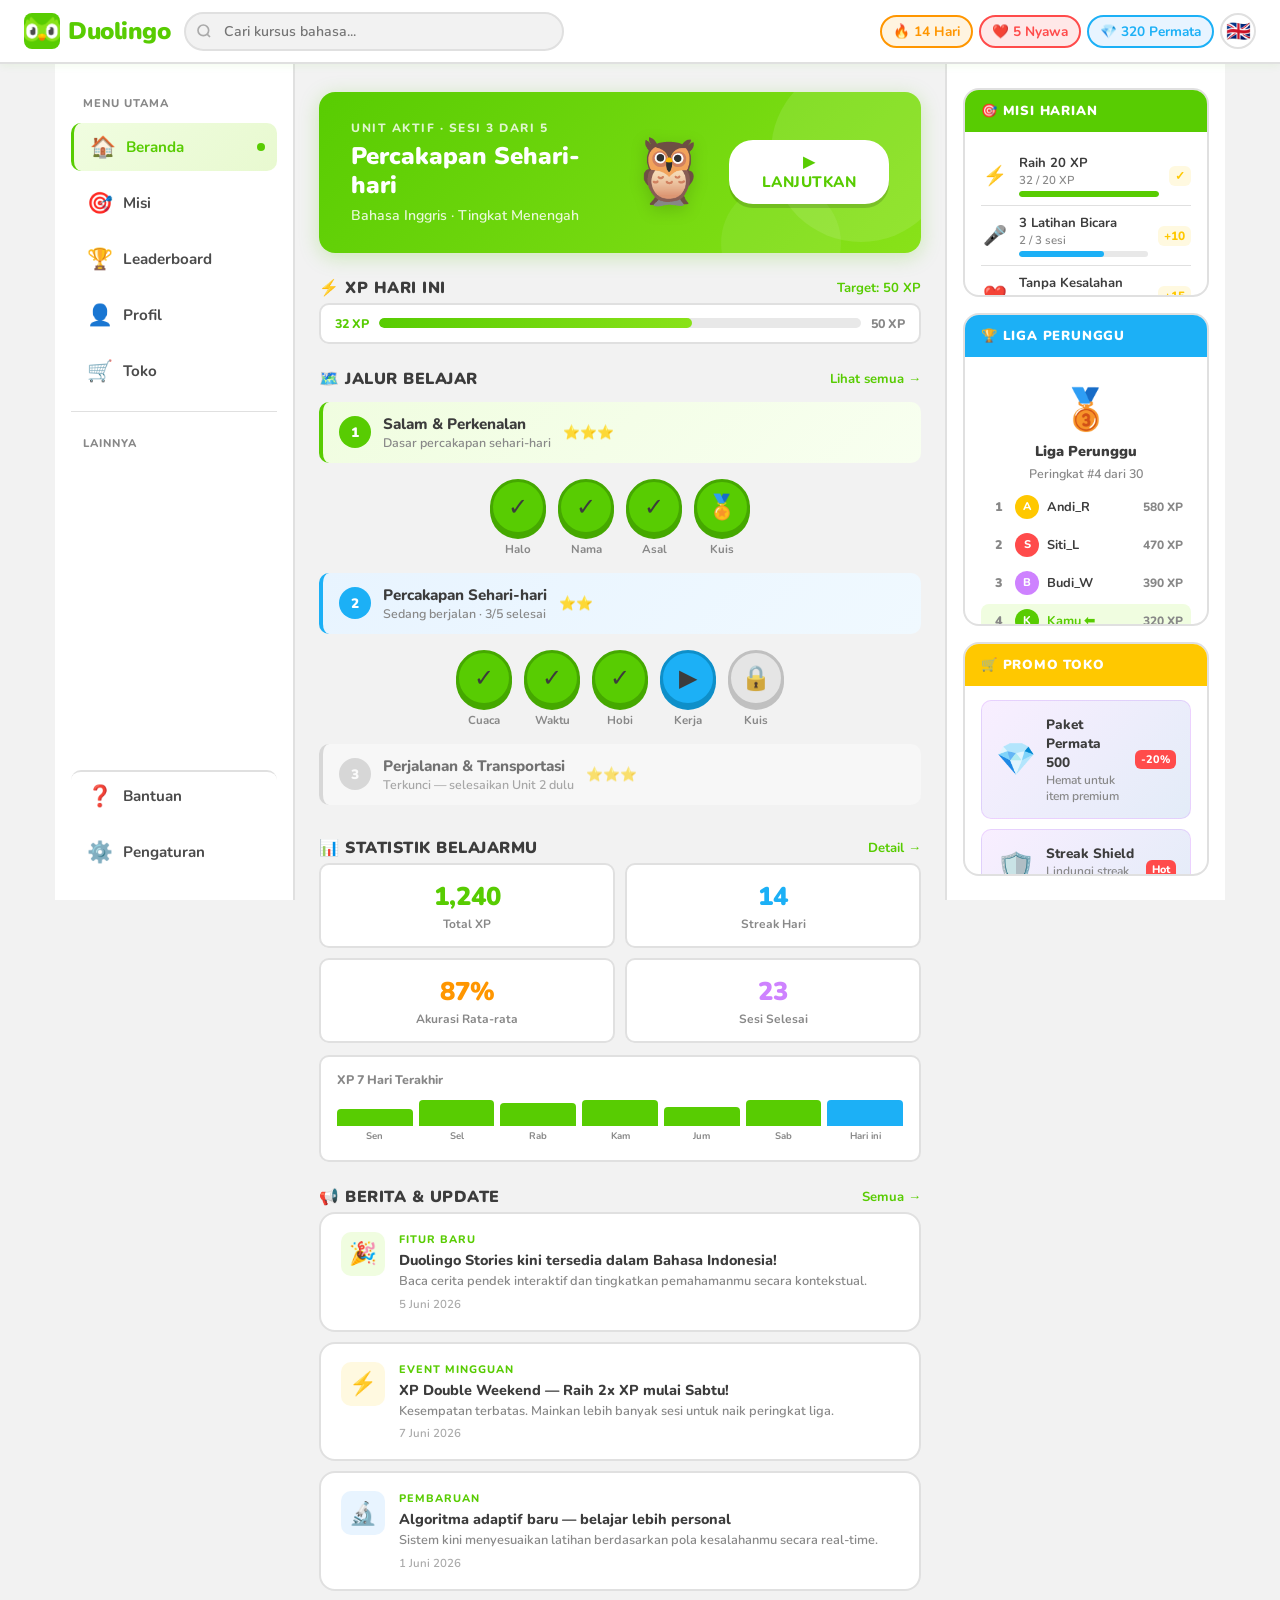
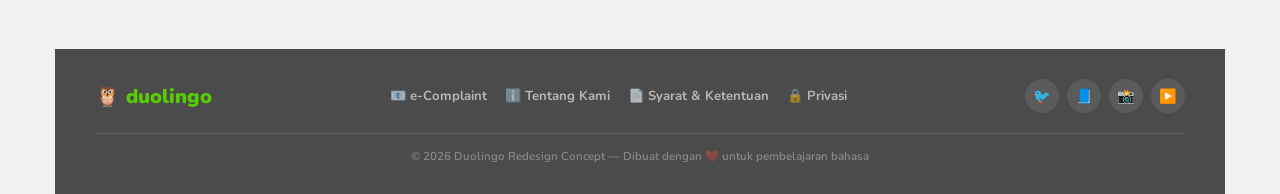
==== dashboard.html @ 9dff3faa "First Commit" ====
<!DOCTYPE html>
<html lang="id">
<head>
<meta charset="UTF-8">
<meta name="viewport" content="width=device-width, initial-scale=1.0">
<title>Duolingo Dashboard</title>
<link href="https://fonts.googleapis.com/css2?family=Nunito:wght@400;600;700;800;900&display=swap" rel="stylesheet">
<link rel="stylesheet" href="style.css">
<style>
/* ===== DASHBOARD LAYOUT (3-col) ===== */
.layout {
  display: grid;
  grid-template-columns: var(--sidebar) 1fr 280px;
  grid-template-rows: 1fr auto;
  grid-template-areas: "sidebar main right" "footer footer footer";
  margin-top: var(--hh);
  min-height: calc(100vh - var(--hh));
  max-width: 1170px;
  margin-left: auto; margin-right: auto;
}

/* Left sidebar */
.sidebar-left {
  grid-area: sidebar;
  position: sticky; top: var(--hh);
  height: calc(100vh - var(--hh));
  padding: 24px 16px;
  display: flex; flex-direction: column; gap: 8px;
  overflow-y: auto;
  border-right: 2px solid var(--border);
  background: var(--snow);
}
/* Reuse sidenav nav-item styles but scoped to sidebar-left */
.sidebar-left .nav-item {
  display: flex; align-items: center; gap: 12px;
  padding: 10px 16px; border-radius: var(--rs);
  font-weight: 700; font-size: .95rem; color: var(--eel);
  cursor: pointer; position: relative;
  transition: background .15s, color .15s, transform .15s;
}
.sidebar-left .nav-item:hover { background:#f0fde0; color:var(--green); transform:translateX(3px); }
.sidebar-left .nav-item.active {
  background: linear-gradient(135deg,#f0fde0,#e8f9d0);
  color: var(--green); border-left: 3px solid var(--green);
}
.sidebar-left .nav-item.active::after {
  content:''; position:absolute; right:12px;
  width:8px; height:8px; background:var(--green); border-radius:50%;
}
.nav-section-label {
  font-size:.7rem; font-weight:800; color:var(--muted);
  text-transform:uppercase; letter-spacing:1px; padding:8px 12px 4px;
}
.nav-icon { font-size:1.3rem; width:24px; text-align:center; }
.sidebar-footer { margin-top:auto; padding-top:16px; border-top:2px solid var(--border); }

/* Main */
main { grid-area: main; padding: 28px 24px; display:flex; flex-direction:column; gap:24px; }

/* Right sidebar */
.sidebar-right {
  grid-area: right;
  position: sticky; top: var(--hh);
  height: calc(100vh - var(--hh));
  padding: 24px 16px;
  display: flex; flex-direction: column; gap: 16px;
  overflow-y: auto;
  border-left: 2px solid var(--border);
  background: var(--snow);
}

/* Unit banner */
.unit-banner {
  background: linear-gradient(135deg, var(--green) 0%, var(--green-lt) 100%);
  border-radius: var(--r); padding: 28px 32px;
  display: flex; align-items: center; justify-content: space-between; gap: 20px;
  box-shadow: 0 4px 20px rgba(88,204,2,.25);
  position: relative; overflow: hidden;
  animation: fadeDown .5s ease-out;
}
.unit-banner::before {
  content:''; position:absolute; top:-30px; right:-30px;
  width:180px; height:180px; background:rgba(255,255,255,.1); border-radius:50%;
}
.unit-banner::after {
  content:''; position:absolute; bottom:-50px; right:80px;
  width:120px; height:120px; background:rgba(255,255,255,.07); border-radius:50%;
}
.banner-label { font-size:.75rem; font-weight:800; color:rgba(255,255,255,.8); text-transform:uppercase; letter-spacing:1.5px; margin-bottom:6px; }
.banner-title { font-size:1.5rem; font-weight:900; color:white; margin-bottom:6px; line-height:1.2; }
.banner-subtitle { font-size:.88rem; color:rgba(255,255,255,.85); font-weight:600; }
.banner-owl { font-size:4rem; z-index:1; animation:float 3s ease-in-out infinite; filter:drop-shadow(0 4px 8px rgba(0,0,0,.15)); }
.banner-text, .unit-banner .btn-primary { z-index:1; }

/* XP Bar */
.xp-bar-wrap {
  display:flex; align-items:center; gap:10px;
  padding:10px 14px; background:var(--card);
  border-radius:var(--rs); border:2px solid var(--border);
}
.xp-label { font-size:.78rem; font-weight:800; color:var(--green); flex-shrink:0; }
.xp-track { flex:1; height:10px; background:#e8e8e8; border-radius:5px; overflow:hidden; }
.xp-fill {
  height:100%; background:linear-gradient(90deg,var(--green),var(--green-lt));
  border-radius:5px; width:65%;
  animation: growBar 1s ease-out .3s both;
}
.xp-val { font-size:.78rem; font-weight:800; color:var(--muted); flex-shrink:0; }

/* Learning path */
.learning-path { display:flex; flex-direction:column; align-items:center; gap:12px; padding:8px 0; }
.path-unit { width:100%; display:flex; flex-direction:column; gap:12px; }
.path-unit-header {
  display:flex; align-items:center; gap:12px; padding:12px 16px;
  background:linear-gradient(135deg,#f0fde0,#f8fff0);
  border-radius:var(--rs); border-left:4px solid var(--green);
}
.unit-num {
  width:32px; height:32px; background:var(--green); color:white;
  border-radius:50%; display:flex; align-items:center; justify-content:center;
  font-weight:900; font-size:.85rem; flex-shrink:0;
}
.unit-name { font-weight:800; font-size:.95rem; }
.unit-desc { font-size:.78rem; color:var(--muted); font-weight:600; }
.unit-stars { color:var(--bee); font-size:.85rem; }
.lessons-row { display:flex; flex-wrap:wrap; gap:12px; padding:4px 8px; justify-content:center; }
.lesson-node { display:flex; flex-direction:column; align-items:center; gap:6px; cursor:pointer; }
.lesson-circle {
  width:56px; height:56px; border-radius:50%;
  display:flex; align-items:center; justify-content:center;
  font-size:1.5rem; position:relative;
  transition:transform .15s, box-shadow .15s;
  border:3px solid transparent;
}
.lesson-circle:hover { transform:scale(1.1); }
.lesson-done   { background:var(--green);  box-shadow:0 4px 0 #45a800; border-color:#45a800; }
.lesson-active { background:var(--blue);   box-shadow:0 4px 0 #0e8fc9; border-color:#0e8fc9; animation:pulse 2s ease-in-out infinite; }
.lesson-locked { background:#e5e5e5; box-shadow:0 4px 0 #c0c0c0; border-color:#c0c0c0; filter:grayscale(.3); }
.lesson-label  { font-size:.72rem; font-weight:700; color:var(--muted); text-align:center; max-width:60px; }

/* Stats grid */
.stats-grid { display:grid; grid-template-columns:1fr 1fr; gap:10px; }
.stat-card {
  background:var(--card); border:2px solid var(--border); border-radius:var(--rs);
  padding:14px 12px; text-align:center; transition:transform .15s; cursor:default;
}
.stat-card:hover { transform:translateY(-2px); box-shadow:var(--shadow); }
.stat-big { font-size:1.6rem; font-weight:900; }
.stat-small { font-size:.75rem; color:var(--muted); font-weight:700; margin-top:2px; }
.stat-card.green .stat-big { color:var(--green); }
.stat-card.blue  .stat-big { color:var(--blue); }
.stat-card.orange .stat-big { color:var(--fox); }
.stat-card.purple .stat-big { color:var(--beetle); }

/* Mini bar chart */
.mini-chart { display:flex; align-items:flex-end; gap:6px; height:50px; padding:4px 0; }
.bar-col { flex:1; display:flex; flex-direction:column; align-items:center; gap:3px; height:100%; justify-content:flex-end; }
.bar-fill { width:100%; border-radius:4px 4px 0 0; background:var(--green); transition:height 1s ease-out; min-height:4px; }
.bar-fill.today { background:var(--blue); }
.bar-label { font-size:.6rem; color:var(--muted); font-weight:700; }

/* News card */
.news-card {
  background:var(--card); border-radius:var(--r); padding:18px 20px;
  border:2px solid var(--border); display:flex; align-items:flex-start; gap:14px;
  transition:transform .15s, box-shadow .15s; animation:fadeUp .4s ease-out both;
}
.news-card:hover { transform:translateY(-2px); box-shadow:var(--shadow); }
.news-icon { width:44px; height:44px; border-radius:var(--rs); display:flex; align-items:center; justify-content:center; font-size:1.4rem; flex-shrink:0; }
.news-icon.green  { background:#f0fde0; }
.news-icon.blue   { background:#e8f4ff; }
.news-icon.yellow { background:#fff9e0; }
.news-tag  { font-size:.68rem; font-weight:800; text-transform:uppercase; letter-spacing:1px; color:var(--green); margin-bottom:3px; }
.news-title { font-size:.9rem; font-weight:800; margin-bottom:3px; }
.news-desc  { font-size:.8rem; color:var(--muted); font-weight:600; line-height:1.4; }
.news-date  { font-size:.72rem; color:#aaa; font-weight:600; margin-top:5px; }

/* Mission items */
.mission-item { display:flex; align-items:center; gap:10px; padding:8px 0; border-bottom:1px solid var(--border); }
.mission-item:last-child { border-bottom:none; }
.mission-icon { font-size:1.2rem; width:28px; text-align:center; }
.mission-info { flex:1; }
.mission-name { font-size:.82rem; font-weight:700; }
.mission-progress { font-size:.72rem; color:var(--muted); font-weight:600; }
.mission-bar { height:6px; background:#e8e8e8; border-radius:3px; overflow:hidden; margin-top:3px; }
.mission-fill { height:100%; border-radius:3px; }
.mission-xp { font-size:.75rem; font-weight:800; color:var(--bee); padding:2px 6px; background:#fff9e0; border-radius:6px; }

/* League widget */
.league-badge { display:flex; flex-direction:column; align-items:center; padding:12px 0 8px; gap:4px; }
.league-icon { font-size:2.5rem; }
.league-name { font-weight:900; font-size:.9rem; }
.league-rank { font-size:.78rem; color:var(--muted); font-weight:600; }
.leaderboard-mini { display:flex; flex-direction:column; gap:4px; }
.lb-row-mini {
  display:flex; align-items:center; gap:8px; padding:5px 8px;
  border-radius:8px; font-size:.8rem; font-weight:700; transition:background .15s;
}
.lb-row-mini:hover { background:var(--bg); }
.lb-row-mini.me { background:#f0fde0; color:var(--green); }
.lb-row-mini .lb-rank { width:18px; font-size:.78rem; }
.lb-av-sm {
  width:24px; height:24px; border-radius:50%;
  display:flex; align-items:center; justify-content:center;
  font-size:.7rem; font-weight:800; color:white; flex-shrink:0;
}
.lb-row-mini .lb-xp { font-size:.75rem; color:var(--muted); margin-left:auto; }

/* Store promo */
.promo-card {
  background:linear-gradient(135deg,#ce82ff22,#2b70c922);
  border-radius:var(--rs); padding:14px;
  display:flex; align-items:center; gap:10px;
  cursor:pointer; transition:transform .15s;
  border:1px solid #ce82ff44;
}
.promo-card:hover { transform:scale(1.02); }
.promo-icon { font-size:2rem; }
.promo-title { font-size:.85rem; font-weight:800; }
.promo-desc { font-size:.75rem; color:var(--muted); font-weight:600; }
.promo-badge { background:var(--red); color:white; font-size:.68rem; font-weight:800; padding:2px 6px; border-radius:6px; }

/* Responsive overrides */
@media (max-width: 1024px) {
  .layout { grid-template-columns: 72px 1fr 240px; }
  .sidebar-left .nav-item span:not(.nav-icon) { display:none; }
  .sidebar-left .nav-item { justify-content:center; padding:12px 8px; }
  .sidebar-left .nav-item.active::after { display:none; }
  .nav-section-label { display:none; }
  .nav-icon { width:auto; font-size:1.4rem; }
}
@media (max-width: 768px) {
  .layout { grid-template-columns:1fr; grid-template-areas:"main" "footer"; }
  .sidebar-left, .sidebar-right { display:none; }
  .sidebar-left.open {
    display:flex; position:fixed; top:var(--hh); left:0;
    width:260px; z-index:99; height:calc(100vh - var(--hh));
    box-shadow:8px 0 24px rgba(0,0,0,.15);
  }
  main { padding:16px; gap:16px; }
  .unit-banner { padding:20px; flex-wrap:wrap; }
  .banner-owl { font-size:3rem; }
  .banner-title { font-size:1.2rem; }
  .lessons-row { gap:8px; }
  .lesson-circle { width:48px; height:48px; font-size:1.2rem; }
}
</style>
</head>
<body>

<header>
  <button class="hamburger" id="hamburgerBtn" aria-label="Menu">
    <span></span><span></span><span></span>
  </button>
  <div class="logo">
    <img class="logo-icon" src="image/logo.png" alt="Duolingo Logo">
    <span>Duolingo</span>
  </div>
  <div class="search-wrap">
    <svg width="16" height="16" viewBox="0 0 24 24" fill="none" stroke="#aaa" stroke-width="2.5">
      <circle cx="11" cy="11" r="8"/><path d="m21 21-4.35-4.35"/>
    </svg>
    <input type="text" placeholder="Cari kursus bahasa...">
  </div>
  <div class="hstats">
    <div class="chip chip-fire">🔥 <span>14</span> <span class="chip-lbl">Hari</span></div>
    <div class="chip chip-heart">❤️ <span>5</span> <span class="chip-lbl">Nyawa</span></div>
    <div class="chip chip-gem">💎 <span>320</span> <span class="chip-lbl">Permata</span></div>
    <div class="flag-btn" title="Bahasa: Inggris">🇬🇧</div>
  </div>
</header>

<div class="sidebar-overlay" id="sidebarOverlay"></div>

<div class="layout">

  <!-- LEFT SIDEBAR -->
  <nav class="sidebar-left" id="sidebarLeft">
    <div class="nav-section-label">Menu Utama</div>
    <div class="nav-item active" onclick="setActive(this)"><span class="nav-icon">🏠</span><span>Beranda</span></div>
    <div class="nav-item" onclick="setActive(this)"><span class="nav-icon">🎯</span><span>Misi</span></div>
    <div class="nav-item" onclick="setActive(this)"><span class="nav-icon">🏆</span><span>Leaderboard</span></div>
    <div class="nav-item" onclick="setActive(this)"><span class="nav-icon">👤</span><span>Profil</span></div>
    <div class="nav-item" onclick="setActive(this)"><span class="nav-icon">🛒</span><span>Toko</span></div>
    <div class="nav-divider"></div>
    <div class="nav-section-label">Lainnya</div>
    <div class="nav-item sidebar-footer" onclick="setActive(this)"><span class="nav-icon">❓</span><span>Bantuan</span></div>
    <div class="nav-item" onclick="setActive(this)"><span class="nav-icon">⚙️</span><span>Pengaturan</span></div>
  </nav>

  <!-- MAIN CONTENT -->
  <main>

    <!-- Unit Banner -->
    <div class="unit-banner">
      <div class="banner-text">
        <div class="banner-label">Unit Aktif · Sesi 3 dari 5</div>
        <div class="banner-title">Percakapan Sehari-hari</div>
        <div class="banner-subtitle">Bahasa Inggris · Tingkat Menengah</div>
      </div>
      <div class="banner-owl">🦉</div>
      <button class="btn-primary">▶ Lanjutkan</button>
    </div>

    <!-- XP Progress -->
    <div>
      <div class="section-header">
        <div class="section-title">⚡ XP Hari Ini</div>
        <div class="section-link">Target: 50 XP</div>
      </div>
      <div class="xp-bar-wrap">
        <span class="xp-label">32 XP</span>
        <div class="xp-track"><div class="xp-fill"></div></div>
        <span class="xp-val">50 XP</span>
      </div>
    </div>

    <!-- Learning Path -->
    <div>
      <div class="section-header">
        <div class="section-title">🗺️ Jalur Belajar</div>
        <div class="section-link">Lihat semua →</div>
      </div>
      <div class="learning-path">

        <!-- Unit 1 (done) -->
        <div class="path-unit">
          <div class="path-unit-header">
            <div class="unit-num">1</div>
            <div class="unit-info">
              <div class="unit-name">Salam & Perkenalan</div>
              <div class="unit-desc">Dasar percakapan sehari-hari</div>
            </div>
            <div class="unit-stars">⭐⭐⭐</div>
          </div>
          <div class="lessons-row">
            <div class="lesson-node"><div class="lesson-circle lesson-done">✓</div><div class="lesson-label">Halo</div></div>
            <div class="lesson-node"><div class="lesson-circle lesson-done">✓</div><div class="lesson-label">Nama</div></div>
            <div class="lesson-node"><div class="lesson-circle lesson-done">✓</div><div class="lesson-label">Asal</div></div>
            <div class="lesson-node"><div class="lesson-circle lesson-done">🏅</div><div class="lesson-label">Kuis</div></div>
          </div>
        </div>

        <!-- Unit 2 (active) -->
        <div class="path-unit">
          <div class="path-unit-header" style="border-color:var(--blue);background:linear-gradient(135deg,#e8f4ff,#f0f9ff)">
            <div class="unit-num" style="background:var(--blue)">2</div>
            <div class="unit-info">
              <div class="unit-name">Percakapan Sehari-hari</div>
              <div class="unit-desc">Sedang berjalan · 3/5 selesai</div>
            </div>
            <div class="unit-stars">⭐⭐</div>
          </div>
          <div class="lessons-row">
            <div class="lesson-node"><div class="lesson-circle lesson-done">✓</div><div class="lesson-label">Cuaca</div></div>
            <div class="lesson-node"><div class="lesson-circle lesson-done">✓</div><div class="lesson-label">Waktu</div></div>
            <div class="lesson-node"><div class="lesson-circle lesson-done">✓</div><div class="lesson-label">Hobi</div></div>
            <div class="lesson-node"><div class="lesson-circle lesson-active">▶</div><div class="lesson-label">Kerja</div></div>
            <div class="lesson-node"><div class="lesson-circle lesson-locked">🔒</div><div class="lesson-label">Kuis</div></div>
          </div>
        </div>

        <!-- Unit 3 (locked) -->
        <div class="path-unit">
          <div class="path-unit-header" style="border-color:#ccc;background:#f9f9f9;opacity:.7">
            <div class="unit-num" style="background:#ccc">3</div>
            <div class="unit-info">
              <div class="unit-name">Perjalanan & Transportasi</div>
              <div class="unit-desc">Terkunci — selesaikan Unit 2 dulu</div>
            </div>
            <div class="unit-stars" style="color:#ccc">⭐⭐⭐</div>
          </div>
        </div>

      </div>
    </div>

    <!-- Stats -->
    <div>
      <div class="section-header">
        <div class="section-title">📊 Statistik Belajarmu</div>
        <div class="section-link">Detail →</div>
      </div>
      <div class="stats-grid">
        <div class="stat-card green"><div class="stat-big">1,240</div><div class="stat-small">Total XP</div></div>
        <div class="stat-card blue"><div class="stat-big">14</div><div class="stat-small">Streak Hari</div></div>
        <div class="stat-card orange"><div class="stat-big">87%</div><div class="stat-small">Akurasi Rata-rata</div></div>
        <div class="stat-card purple"><div class="stat-big">23</div><div class="stat-small">Sesi Selesai</div></div>
      </div>
      <div style="margin-top:12px;background:white;border:2px solid var(--border);border-radius:var(--rs);padding:14px 16px;">
        <div style="font-size:.78rem;font-weight:800;color:var(--muted);margin-bottom:8px;">XP 7 Hari Terakhir</div>
        <div class="mini-chart">
          <div class="bar-col"><div class="bar-fill" style="height:40%"></div><div class="bar-label">Sen</div></div>
          <div class="bar-col"><div class="bar-fill" style="height:70%"></div><div class="bar-label">Sel</div></div>
          <div class="bar-col"><div class="bar-fill" style="height:55%"></div><div class="bar-label">Rab</div></div>
          <div class="bar-col"><div class="bar-fill" style="height:90%"></div><div class="bar-label">Kam</div></div>
          <div class="bar-col"><div class="bar-fill" style="height:45%"></div><div class="bar-label">Jum</div></div>
          <div class="bar-col"><div class="bar-fill" style="height:80%"></div><div class="bar-label">Sab</div></div>
          <div class="bar-col"><div class="bar-fill today" style="height:64%"></div><div class="bar-label">Hari ini</div></div>
        </div>
      </div>
    </div>

    <!-- News -->
    <div>
      <div class="section-header">
        <div class="section-title">📢 Berita & Update</div>
        <div class="section-link">Semua →</div>
      </div>
      <div style="display:flex;flex-direction:column;gap:10px;">
        <div class="news-card" style="animation-delay:.1s">
          <div class="news-icon green">🎉</div>
          <div class="news-content">
            <div class="news-tag">Fitur Baru</div>
            <div class="news-title">Duolingo Stories kini tersedia dalam Bahasa Indonesia!</div>
            <div class="news-desc">Baca cerita pendek interaktif dan tingkatkan pemahamanmu secara kontekstual.</div>
            <div class="news-date">5 Juni 2026</div>
          </div>
        </div>
        <div class="news-card" style="animation-delay:.2s">
          <div class="news-icon yellow">⚡</div>
          <div class="news-content">
            <div class="news-tag">Event Mingguan</div>
            <div class="news-title">XP Double Weekend — Raih 2x XP mulai Sabtu!</div>
            <div class="news-desc">Kesempatan terbatas. Mainkan lebih banyak sesi untuk naik peringkat liga.</div>
            <div class="news-date">7 Juni 2026</div>
          </div>
        </div>
        <div class="news-card" style="animation-delay:.3s">
          <div class="news-icon blue">🔬</div>
          <div class="news-content">
            <div class="news-tag">Pembaruan</div>
            <div class="news-title">Algoritma adaptif baru — belajar lebih personal</div>
            <div class="news-desc">Sistem kini menyesuaikan latihan berdasarkan pola kesalahanmu secara real-time.</div>
            <div class="news-date">1 Juni 2026</div>
          </div>
        </div>
      </div>
    </div>

  </main>

  <!-- RIGHT SIDEBAR -->
  <aside class="sidebar-right">

    <!-- Daily Mission -->
    <div class="widget-card">
      <div class="widget-header green">🎯 Misi Harian</div>
      <div class="widget-body">
        <div class="mission-item">
          <div class="mission-icon">⚡</div>
          <div class="mission-info">
            <div class="mission-name">Raih 20 XP</div>
            <div class="mission-progress">32 / 20 XP</div>
            <div class="mission-bar"><div class="mission-fill" style="width:100%;background:var(--green)"></div></div>
          </div>
          <div class="mission-xp">✓</div>
        </div>
        <div class="mission-item">
          <div class="mission-icon">🎤</div>
          <div class="mission-info">
            <div class="mission-name">3 Latihan Bicara</div>
            <div class="mission-progress">2 / 3 sesi</div>
            <div class="mission-bar"><div class="mission-fill" style="width:66%;background:var(--blue)"></div></div>
          </div>
          <div class="mission-xp">+10</div>
        </div>
        <div class="mission-item">
          <div class="mission-icon">❤️</div>
          <div class="mission-info">
            <div class="mission-name">Tanpa Kesalahan</div>
            <div class="mission-progress">0 / 1 sesi</div>
            <div class="mission-bar"><div class="mission-fill" style="width:0%;background:var(--red)"></div></div>
          </div>
          <div class="mission-xp">+15</div>
        </div>
      </div>
    </div>

    <!-- League -->
    <div class="widget-card">
      <div class="widget-header blue">🏆 Liga Perunggu</div>
      <div class="widget-body">
        <div class="league-badge">
          <div class="league-icon">🥉</div>
          <div class="league-name">Liga Perunggu</div>
          <div class="league-rank">Peringkat #4 dari 30</div>
        </div>
        <div class="leaderboard-mini">
          <div class="lb-row-mini"><span class="lb-rank">1</span><div class="lb-av-sm" style="background:#FFC800">A</div><span>Andi_R</span><span class="lb-xp">580 XP</span></div>
          <div class="lb-row-mini"><span class="lb-rank">2</span><div class="lb-av-sm" style="background:#FF4B4B">S</div><span>Siti_L</span><span class="lb-xp">470 XP</span></div>
          <div class="lb-row-mini"><span class="lb-rank">3</span><div class="lb-av-sm" style="background:#CE82FF">B</div><span>Budi_W</span><span class="lb-xp">390 XP</span></div>
          <div class="lb-row-mini me"><span class="lb-rank">4</span><div class="lb-av-sm" style="background:#58cc02">K</div><span>Kamu ⬅</span><span class="lb-xp">320 XP</span></div>
          <div class="lb-row-mini"><span class="lb-rank">5</span><div class="lb-av-sm" style="background:#1CB0F6">D</div><span>Dani_P</span><span class="lb-xp">290 XP</span></div>
        </div>
      </div>
    </div>

    <!-- Store Promo -->
    <div class="widget-card">
      <div class="widget-header yellow">🛒 Promo Toko</div>
      <div class="widget-body" style="display:flex;flex-direction:column;gap:10px;">
        <div class="promo-card">
          <div class="promo-icon">💎</div>
          <div class="promo-info"><div class="promo-title">Paket Permata 500</div><div class="promo-desc">Hemat untuk item premium</div></div>
          <div class="promo-badge">-20%</div>
        </div>
        <div class="promo-card">
          <div class="promo-icon">🛡️</div>
          <div class="promo-info"><div class="promo-title">Streak Shield</div><div class="promo-desc">Lindungi streak kamu</div></div>
          <div class="promo-badge">Hot</div>
        </div>
      </div>
    </div>

  </aside>

  <!-- FOOTER -->
  <footer>
    <div class="ft-logo">🦉 duolingo</div>
    <div class="ft-links">
      <span class="ft-link">📧 e-Complaint</span>
      <span class="ft-link">ℹ️ Tentang Kami</span>
      <span class="ft-link">📄 Syarat & Ketentuan</span>
      <span class="ft-link">🔒 Privasi</span>
    </div>
    <div class="ft-socials">
      <div class="ft-soc">🐦</div><div class="ft-soc">📘</div><div class="ft-soc">📸</div><div class="ft-soc">▶️</div>
    </div>
    <div class="ft-copy">© 2026 Duolingo Redesign Concept — Dibuat dengan ❤️ untuk pembelajaran bahasa</div>
  </footer>

</div>

<!-- MOBILE BOTTOM NAV -->
<nav class="mobile-nav">
  <div class="mobile-nav-item active"><span class="mn-icon">🏠</span><span>Beranda</span></div>
  <div class="mobile-nav-item"><span class="mn-icon">🎯</span><span>Misi</span></div>
  <div class="mobile-nav-item"><span class="mn-icon">🏆</span><span>Liga</span></div>
  <div class="mobile-nav-item"><span class="mn-icon">👤</span><span>Profil</span></div>
  <div class="mobile-nav-item"><span class="mn-icon">🛒</span><span>Toko</span></div>
</nav>

<script src="script.js"></script>
<script>
  function setActive(el) {
    document.querySelectorAll('.nav-item').forEach(i => i.classList.remove('active'));
    el.classList.add('active');
  }

  // Animate news cards on scroll
  const observer = new IntersectionObserver(entries => {
    entries.forEach(e => { if (e.isIntersecting) e.target.style.animationPlayState = 'running'; });
  });
  document.querySelectorAll('.news-card').forEach(c => observer.observe(c));
</script>
</body>
</html>
---- style.css ----
/* ===== CSS VARIABLES ===== */
:root {
  --green:    #58cc02;
  --green-dk: #45a800;
  --green-lt: #89E219;
  --eel:      #4B4B4B;
  --snow:     #FFFFFF;
  --blue:     #1CB0F6;
  --blue-dk:  #0e8fc9;
  --red:      #FF4B4B;
  --bee:      #FFC800;
  --fox:      #FF9600;
  --beetle:   #CE82FF;
  --navy:     #2B70C9;
  --bg:       #f2f2f2;
  --card:     #ffffff;
  --border:   #e0e0e0;
  --text:     #3c3c3c;
  --muted:    #888;
  --sidebar:  240px;
  --hh:       64px;
  --r:        16px;
  --rs:       10px;
  --shadow:   0 2px 16px rgba(0,0,0,0.08);
}

/* ===== RESET ===== */
*, *::before, *::after { box-sizing: border-box; margin: 0; padding: 0; }
html { scroll-behavior: smooth; }
body {
  font-family: 'Nunito', sans-serif;
  background: var(--bg);
  color: var(--text);
  min-height: 100vh;
}
a { text-decoration: none; color: inherit; }

/* ===== HEADER ===== */
header {
  position: fixed;
  inset: 0 0 auto 0;
  height: var(--hh);
  background: var(--snow);
  border-bottom: 2px solid var(--border);
  display: flex;
  align-items: center;
  padding: 0 24px;
  gap: 14px;
  z-index: 200;
  box-shadow: 0 2px 8px rgba(88,204,2,.07);
}

.logo {
  display: flex;
  align-items: center;
  gap: 8px;
  font-size: 1.5rem;
  font-weight: 900;
  color: var(--green);
  letter-spacing: -0.5px;
  flex-shrink: 0;
}
.logo-icon {
  width: 36px; height: 36px;
  border-radius: 8px; object-fit: cover;
}

.search-wrap { flex: 1; max-width: 380px; position: relative; }
.search-wrap svg { position: absolute; left: 12px; top: 50%; transform: translateY(-50%); pointer-events: none; }
.search-wrap input {
  width: 100%;
  padding: 8px 16px 8px 38px;
  border: 2px solid var(--border); border-radius: 24px;
  font-family: 'Nunito', sans-serif; font-size: .88rem; font-weight: 600;
  background: var(--bg); outline: none; transition: border-color .2s;
}
.search-wrap input:focus { border-color: var(--green); }

.hstats { display: flex; align-items: center; gap: 6px; margin-left: auto; }
.chip {
  display: flex; align-items: center; gap: 4px;
  padding: 5px 11px; border-radius: 20px;
  font-weight: 700; font-size: .85rem;
  border: 2px solid transparent; cursor: pointer;
  transition: transform .15s, box-shadow .15s;
}
.chip:hover { transform: translateY(-1px); box-shadow: 0 4px 10px rgba(0,0,0,.1); }
.chip-fire  { background:#fff4e0; border-color:var(--fox);  color:var(--fox); }
.chip-heart { background:#ffe8e8; border-color:var(--red);  color:var(--red); }
.chip-gem   { background:#e8f4ff; border-color:var(--blue); color:var(--blue); }

.flag-btn {
  width: 36px; height: 36px; border-radius: 50%;
  border: 2px solid var(--border); cursor: pointer;
  display: flex; align-items: center; justify-content: center;
  font-size: 1.25rem; background: var(--snow);
  transition: transform .15s;
}
.flag-btn:hover { transform: scale(1.1); }

.hamburger {
  display: none; flex-direction: column; gap: 5px;
  cursor: pointer; padding: 4px; background: none; border: none;
}
.hamburger span {
  display: block; width: 22px; height: 2px;
  background: var(--eel); border-radius: 2px; transition: .3s;
}

/* ===== PAGE WRAPPER ===== */
.page {
  display: grid;
  grid-template-columns: var(--sidebar) 1fr;
  grid-template-rows: 1fr auto;
  grid-template-areas: "sidenav content" "footer footer";
  margin-top: var(--hh);
  min-height: calc(100vh - var(--hh));
  max-width: 1200px;
  margin-left: auto; margin-right: auto;
}

/* ===== LEFT SIDEBAR ===== */
.sidenav {
  grid-area: sidenav;
  position: sticky; top: var(--hh);
  height: calc(100vh - var(--hh));
  overflow-y: auto;
  background: var(--snow);
  border-right: 2px solid var(--border);
  padding: 20px 14px;
  display: flex; flex-direction: column; gap: 4px;
}
.sidenav::-webkit-scrollbar { width: 0; }

.nav-label {
  font-size: .68rem; font-weight: 900; color: var(--muted);
  text-transform: uppercase; letter-spacing: 1.2px;
  padding: 10px 14px 4px;
}
.nav-item {
  display: flex; align-items: center; gap: 12px;
  padding: 10px 14px; border-radius: var(--rs);
  font-weight: 700; font-size: .93rem; color: var(--eel);
  cursor: pointer; position: relative;
  transition: background .15s, color .15s, transform .15s;
  text-decoration: none;
}
.nav-item:hover { background: #f0fde0; color: var(--green); transform: translateX(3px); }
.nav-item.active {
  background: linear-gradient(135deg,#edfcd4,#d9f7b0);
  color: var(--green); border-left: 3px solid var(--green); font-weight: 900;
}
.nav-item.active .nav-dot {
  display: block; position: absolute; right: 12px;
  width: 8px; height: 8px; background: var(--green); border-radius: 50%;
}
.nav-dot { display: none; }
.nav-ico { font-size: 1.25rem; width: 26px; text-align: center; flex-shrink: 0; }
.nav-badge {
  margin-left: auto; background: var(--red); color: #fff;
  font-size: .65rem; font-weight: 900; padding: 1px 6px; border-radius: 10px;
}
.nav-divider { height: 1px; background: var(--border); margin: 8px 0; }
.nav-spacer { flex: 1; }
.nav-item.danger { color: var(--red); }
.nav-item.danger:hover { background: #fff0f0; color: var(--red); transform: translateX(3px); }

/* ===== CONTENT AREA ===== */
.content {
  grid-area: content;
  padding: 28px 24px;
  display: flex; flex-direction: column; gap: 24px;
}

/* ===== COMMON BUTTONS ===== */
.btn-primary {
  display: inline-flex; align-items: center; gap: 8px;
  padding: 12px 28px;
  background: white; color: var(--green);
  border: none; border-radius: 24px;
  font-family: 'Nunito', sans-serif; font-weight: 800; font-size: .95rem;
  cursor: pointer; transition: transform .15s, box-shadow .15s;
  box-shadow: 0 4px 0 rgba(0,0,0,.15);
  text-transform: uppercase; letter-spacing: .5px;
}
.btn-primary:hover { transform: translateY(-2px); box-shadow: 0 6px 0 rgba(0,0,0,.15); }
.btn-primary:active { transform: translateY(1px); box-shadow: 0 2px 0 rgba(0,0,0,.15); }

.set-btn {
  padding: 9px 20px; border-radius: 24px;
  font-family: 'Nunito', sans-serif; font-weight: 800; font-size: .88rem;
  border: none; cursor: pointer;
  transition: transform .15s, box-shadow .15s;
}
.set-btn.primary { background: var(--green); color: #fff; box-shadow: 0 3px 0 var(--green-dk); }
.set-btn.primary:hover { transform: translateY(-1px); box-shadow: 0 5px 0 var(--green-dk); }
.set-btn.secondary { background: var(--bg); color: var(--text); border: 2px solid var(--border); }
.set-btn.secondary:hover { border-color: var(--green); color: var(--green); }
.set-btn.danger { background: #fff0f0; color: var(--red); border: 2px solid #ffcccc; }
.set-btn.danger:hover { background: var(--red); color: #fff; }

/* ===== COMMON FORM CONTROLS ===== */
.set-select {
  padding: 9px 36px 9px 14px;
  border: 2px solid var(--border); border-radius: var(--rs);
  font-family: 'Nunito', sans-serif; font-size: .9rem; font-weight: 700;
  background: var(--bg) url("data:image/svg+xml,%3Csvg xmlns='http://www.w3.org/2000/svg' width='12' height='12' viewBox='0 0 24 24' fill='none' stroke='%23888' stroke-width='2.5'%3E%3Cpath d='m6 9 6 6 6-6'/%3E%3C/svg%3E") no-repeat right 12px center;
  appearance: none; cursor: pointer; outline: none;
  transition: border-color .2s; color: var(--text);
}
.set-select:focus { border-color: var(--green); }

.set-input {
  padding: 10px 16px;
  border: 2px solid var(--border); border-radius: var(--rs);
  font-family: 'Nunito', sans-serif; font-size: .92rem; font-weight: 700;
  outline: none; transition: border-color .2s; color: var(--text);
  width: 220px; max-width: 100%;
}
.set-input:focus { border-color: var(--green); }

/* Toggle switch */
.toggle { position: relative; width: 54px; height: 30px; cursor: pointer; }
.toggle input { opacity: 0; width: 0; height: 0; }
.toggle-track {
  position: absolute; inset: 0;
  background: #ddd; border-radius: 15px; transition: background .3s;
}
.toggle input:checked + .toggle-track { background: var(--green); }
.toggle-thumb {
  position: absolute; top: 3px; left: 3px;
  width: 24px; height: 24px; border-radius: 50%;
  background: #fff; box-shadow: 0 2px 6px rgba(0,0,0,.2);
  transition: transform .3s;
}
.toggle input:checked ~ .toggle-thumb { transform: translateX(24px); }

/* ===== SECTION HEADER ===== */
.section-header {
  display: flex; align-items: center; justify-content: space-between; margin-bottom: 4px;
}
.section-title { font-size: 1rem; font-weight: 900; color: var(--text); text-transform: uppercase; letter-spacing: .5px; }
.section-link { font-size: .82rem; font-weight: 700; color: var(--green); cursor: pointer; }

/* ===== WIDGET CARD (shared card pattern) ===== */
.widget-card {
  background: var(--card);
  border-radius: var(--r);
  border: 2px solid var(--border);
  overflow: hidden;
  transition: box-shadow .2s;
}
.widget-card:hover { box-shadow: var(--shadow); }
.widget-header {
  padding: 12px 16px;
  font-size: .82rem; font-weight: 900;
  text-transform: uppercase; letter-spacing: .8px;
  display: flex; align-items: center; gap: 6px;
}
.widget-header.green { background: var(--green); color: white; }
.widget-header.blue  { background: var(--blue);  color: white; }
.widget-header.yellow{ background: var(--bee);   color: white; }
.widget-body { padding: 14px 16px; }

/* ===== LEADERBOARD ROWS (shared lb-row pattern) ===== */
.lb-row {
  display: flex; align-items: center; gap: 10px;
  padding: 9px 16px; border-bottom: 1px solid #f5f5f5;
  transition: background .15s; cursor: pointer;
}
.lb-row:last-child { border-bottom: none; }
.lb-row:hover { background: #fafafa; }
.lb-row.me { background: linear-gradient(135deg,#edfcd4,#f5fff0); }
.lb-row.me .lb-name { color: var(--green); }

.lb-rank { width: 24px; text-align: center; font-size: .8rem; font-weight: 900; color: var(--muted); flex-shrink: 0; }
.lb-rank.r1 { color: var(--bee); }
.lb-rank.r2 { color: #8e9aab; }
.lb-rank.r3 { color: var(--fox); }

.lb-av {
  width: 34px; height: 34px; border-radius: 50%;
  display: flex; align-items: center; justify-content: center;
  font-size: .82rem; font-weight: 900; color: #fff;
  flex-shrink: 0; position: relative;
}
.lb-av .online-dot {
  position: absolute; bottom: 0; right: 0;
  width: 9px; height: 9px;
  background: var(--green); border: 2px solid #fff; border-radius: 50%;
}
.lb-name { flex: 1; font-size: .88rem; font-weight: 700; }
.lb-xp-wrap { display: flex; flex-direction: column; align-items: flex-end; gap: 2px; }
.lb-xp { font-size: .8rem; font-weight: 800; color: var(--text); }
.lb-streak { font-size: .68rem; color: var(--fox); font-weight: 700; }

/* ===== FOOTER ===== */
footer {
  grid-area: footer;
  background: var(--eel);
  padding: 30px 40px;
  display: flex; flex-wrap: wrap;
  gap: 20px; align-items: center; justify-content: space-between;
  margin-top: 30px;
}
.ft-logo { font-size: 1.25rem; font-weight: 900; color: var(--green); display: flex; align-items: center; gap: 8px; }
.ft-links { display: flex; flex-wrap: wrap; gap: 18px; align-items: center; }
.ft-link { font-size: .82rem; font-weight: 700; color: rgba(255,255,255,.6); cursor: pointer; transition: color .15s; }
.ft-link:hover { color: var(--green); }
.ft-socials { display: flex; gap: 8px; }
.ft-soc {
  width: 34px; height: 34px; border-radius: 50%;
  background: rgba(255,255,255,.09);
  display: flex; align-items: center; justify-content: center;
  font-size: .88rem; color: #fff; cursor: pointer;
  transition: background .15s, transform .15s;
}
.ft-soc:hover { background: var(--green); transform: translateY(-2px); }
.ft-copy {
  width: 100%; font-size: .72rem; color: rgba(255,255,255,.35);
  font-weight: 600; text-align: center;
  padding-top: 14px; border-top: 1px solid rgba(255,255,255,.1);
}

/* ===== MOBILE BOTTOM NAV ===== */
.mobile-nav {
  display: none;
  position: fixed; bottom: 0; left: 0; right: 0;
  background: white; border-top: 2px solid var(--border);
  z-index: 200; padding: 8px 0 calc(8px + env(safe-area-inset-bottom));
}
.mobile-nav-item {
  flex: 1; display: flex; flex-direction: column;
  align-items: center; gap: 3px; padding: 6px;
  font-size: .65rem; font-weight: 800; color: var(--muted);
  cursor: pointer; transition: color .15s;
}
.mobile-nav-item.active { color: var(--green); }
.mobile-nav-item .mn-icon { font-size: 1.3rem; }

/* Sidebar overlay */
.sidebar-overlay {
  display: none; position: fixed; inset: 0;
  background: rgba(0,0,0,.4); z-index: 150;
}
.sidebar-overlay.show { display: block; }

/* ===== ANIMATIONS ===== */
@keyframes fadeDown {
  from { opacity:0; transform:translateY(-12px); }
  to   { opacity:1; transform:translateY(0); }
}
@keyframes fadeUp {
  from { opacity:0; transform:translateY(10px); }
  to   { opacity:1; transform:translateY(0); }
}
@keyframes fadeSlide {
  from { opacity:0; transform:translateY(-14px); }
  to   { opacity:1; transform:translateY(0); }
}
@keyframes growBar {
  from { width: 0; }
}
@keyframes float {
  0%, 100% { transform: translateY(0); }
  50%       { transform: translateY(-8px); }
}
@keyframes pulse {
  0%, 100% { box-shadow: 0 4px 0 #0e8fc9, 0 0 0 0 rgba(28,176,246,.4); }
  50%       { box-shadow: 0 4px 0 #0e8fc9, 0 0 0 8px rgba(28,176,246,0); }
}
@keyframes twinkle {
  0%,100% { opacity:.2; } 50% { opacity:1; }
}
@keyframes popUp {
  from { opacity:0; transform:translateX(-50%) translateY(10px); }
  to   { opacity:1; transform:translateX(-50%) translateY(0); }
}

/* ===========================
   TABLET  ≤ 1024px
   =========================== */
@media (max-width: 1024px) {
  :root { --sidebar: 68px; }
  .sidenav { padding: 16px 8px; }
  .nav-label,
  .nav-item > span:not(.nav-ico):not(.nav-badge),
  .nav-dot { display: none; }
  .nav-item { justify-content: center; padding: 12px 8px; }
  .nav-ico { width: auto; font-size: 1.4rem; }
  .logo span { display: none; }
  .search-wrap { max-width: 220px; }
  .chip-lbl { display: none; }
}

/* ===========================
   MOBILE  ≤ 768px
   =========================== */
@media (max-width: 768px) {
  :root { --hh: 56px; }

  .page {
    grid-template-columns: 1fr;
    grid-template-areas: "content" "footer";
  }
  .sidenav { display: none; }
  .sidenav.open {
    display: flex;
    position: fixed; top: var(--hh); left: 0;
    width: 250px; z-index: 160;
    height: calc(100vh - var(--hh));
    box-shadow: 8px 0 24px rgba(0,0,0,.15);
  }
  .sidenav.open .nav-label,
  .sidenav.open .nav-item > span { display: inline; }
  .sidenav.open .nav-label { display: block; }
  .sidenav.open .nav-item { justify-content: flex-start; padding: 10px 14px; }
  .sidenav.open .nav-ico { font-size: 1.25rem; width: 26px; }

  .hamburger { display: flex; }
  .search-wrap { display: none; }
  .content { padding: 14px; gap: 16px; padding-bottom: 80px; }

  footer { display: none; }
  .mobile-nav { display: flex; }
}

@media (min-width: 769px) {
  .mobile-nav { display: none; }
}
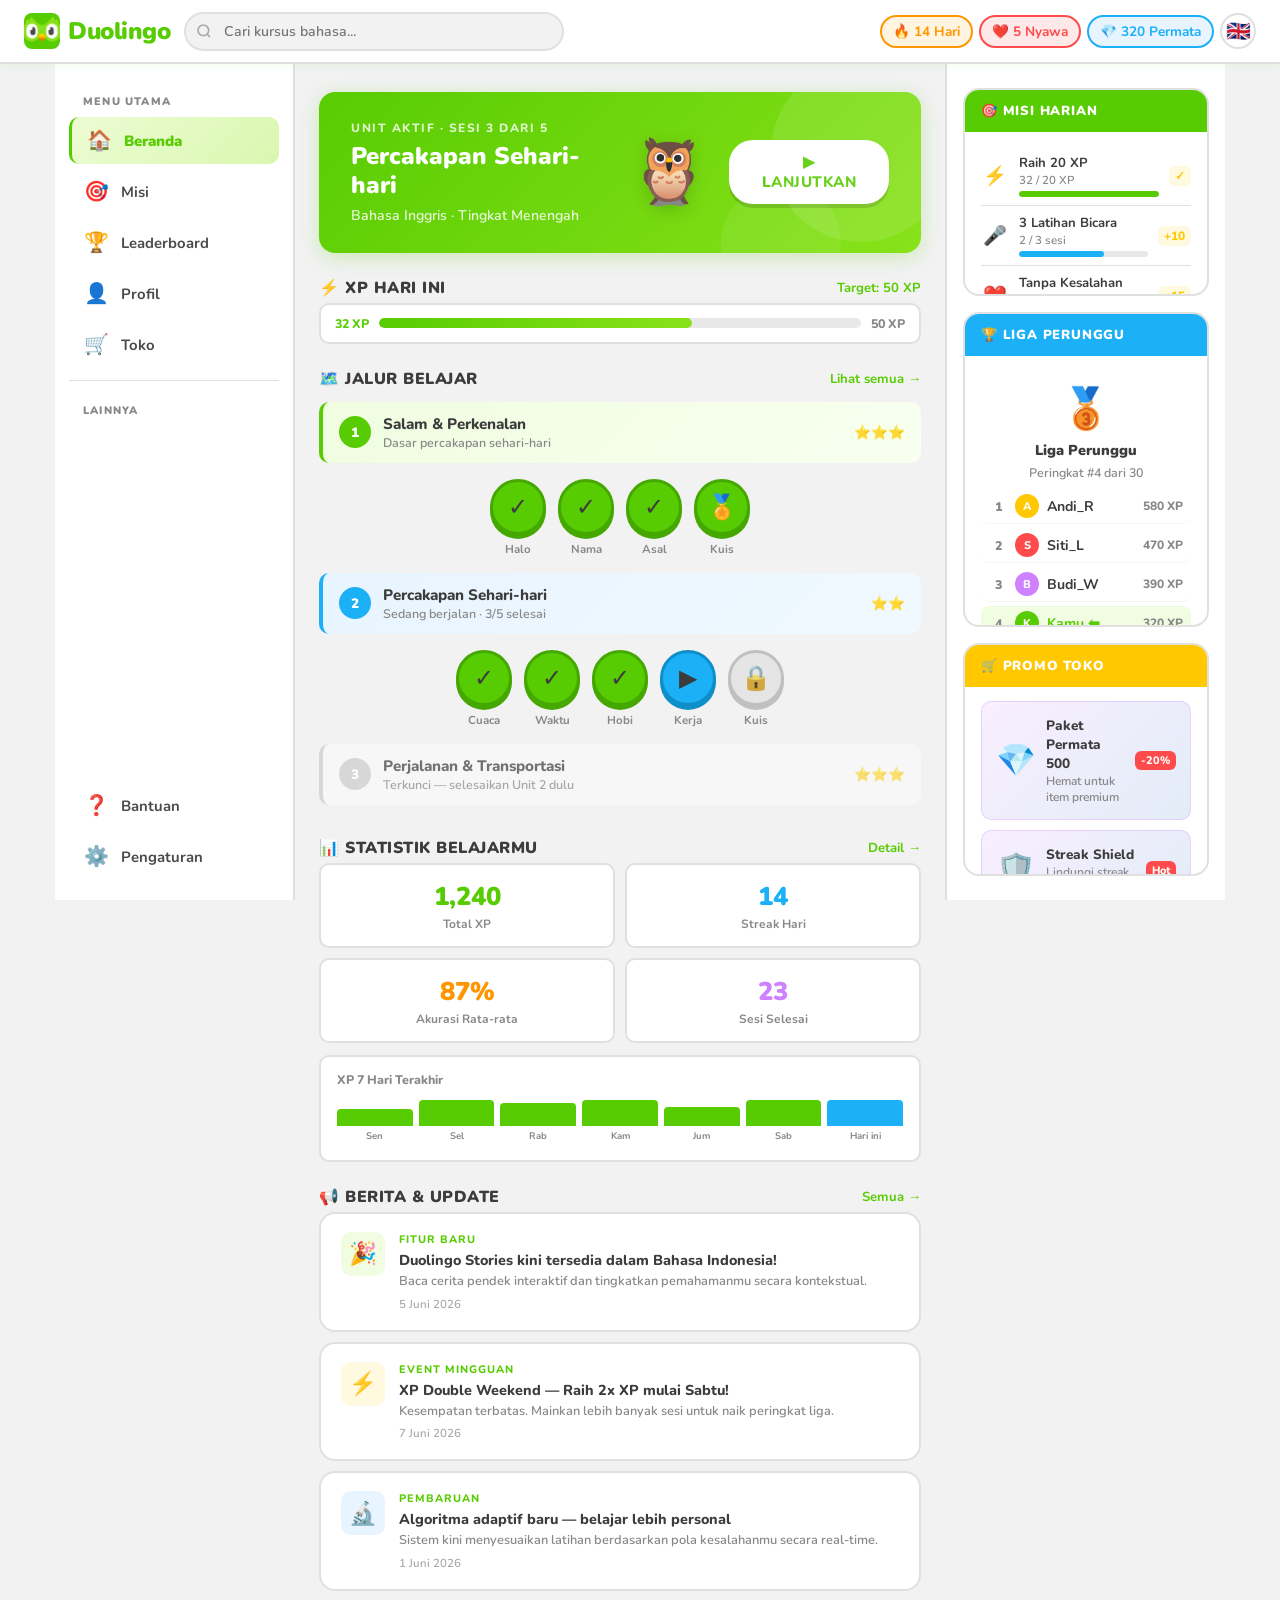
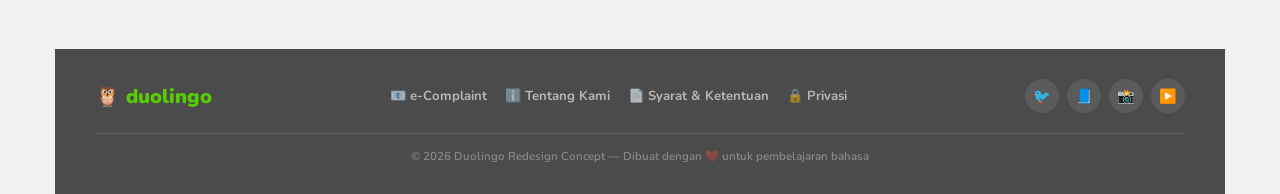
==== commit e837eb98: "perbaikan sidebar" ====
--- a/dashboard.html
+++ b/dashboard.html
@@ -3,59 +3,22 @@
 <head>
 <meta charset="UTF-8">
 <meta name="viewport" content="width=device-width, initial-scale=1.0">
-<title>Duolingo Dashboard</title>
+<title>Duolingo — Dashboard</title>
 <link href="https://fonts.googleapis.com/css2?family=Nunito:wght@400;600;700;800;900&display=swap" rel="stylesheet">
 <link rel="stylesheet" href="style.css">
 <style>
-/* ===== DASHBOARD LAYOUT (3-col) ===== */
-.layout {
-  display: grid;
+/* ============================================================
+   DASHBOARD — layout override & page-specific styles
+   ============================================================ */
+
+/* 3-col override: shared .page is 2-col, dashboard adds right sidebar */
+.page {
   grid-template-columns: var(--sidebar) 1fr 280px;
-  grid-template-rows: 1fr auto;
-  grid-template-areas: "sidebar main right" "footer footer footer";
-  margin-top: var(--hh);
-  min-height: calc(100vh - var(--hh));
+  grid-template-areas:
+    "sidenav content right"
+    "footer  footer  footer";
   max-width: 1170px;
-  margin-left: auto; margin-right: auto;
-}
-
-/* Left sidebar */
-.sidebar-left {
-  grid-area: sidebar;
-  position: sticky; top: var(--hh);
-  height: calc(100vh - var(--hh));
-  padding: 24px 16px;
-  display: flex; flex-direction: column; gap: 8px;
-  overflow-y: auto;
-  border-right: 2px solid var(--border);
-  background: var(--snow);
-}
-/* Reuse sidenav nav-item styles but scoped to sidebar-left */
-.sidebar-left .nav-item {
-  display: flex; align-items: center; gap: 12px;
-  padding: 10px 16px; border-radius: var(--rs);
-  font-weight: 700; font-size: .95rem; color: var(--eel);
-  cursor: pointer; position: relative;
-  transition: background .15s, color .15s, transform .15s;
-}
-.sidebar-left .nav-item:hover { background:#f0fde0; color:var(--green); transform:translateX(3px); }
-.sidebar-left .nav-item.active {
-  background: linear-gradient(135deg,#f0fde0,#e8f9d0);
-  color: var(--green); border-left: 3px solid var(--green);
-}
-.sidebar-left .nav-item.active::after {
-  content:''; position:absolute; right:12px;
-  width:8px; height:8px; background:var(--green); border-radius:50%;
-}
-.nav-section-label {
-  font-size:.7rem; font-weight:800; color:var(--muted);
-  text-transform:uppercase; letter-spacing:1px; padding:8px 12px 4px;
-}
-.nav-icon { font-size:1.3rem; width:24px; text-align:center; }
-.sidebar-footer { margin-top:auto; padding-top:16px; border-top:2px solid var(--border); }
-
-/* Main */
-main { grid-area: main; padding: 28px 24px; display:flex; flex-direction:column; gap:24px; }
+}
 
 /* Right sidebar */
 .sidebar-right {
@@ -69,49 +32,66 @@
   background: var(--snow);
 }
 
-/* Unit banner */
+/* Sidebar footer divider */
+.sidebar-footer { margin-top: auto; padding-top: 16px; border-top: 2px solid var(--border); }
+
+/* Banner */
 .unit-banner {
   background: linear-gradient(135deg, var(--green) 0%, var(--green-lt) 100%);
-  border-radius: var(--r); padding: 28px 32px;
+  border-radius: var(--r);
+  padding: 28px 32px;
   display: flex; align-items: center; justify-content: space-between; gap: 20px;
   box-shadow: 0 4px 20px rgba(88,204,2,.25);
   position: relative; overflow: hidden;
-  animation: fadeDown .5s ease-out;
+  animation: fadeSlide .5s ease-out;
 }
 .unit-banner::before {
-  content:''; position:absolute; top:-30px; right:-30px;
-  width:180px; height:180px; background:rgba(255,255,255,.1); border-radius:50%;
+  content:'';
+  position:absolute; top:-30px; right:-30px;
+  width:180px; height:180px;
+  background:rgba(255,255,255,.1); border-radius:50%;
 }
 .unit-banner::after {
-  content:''; position:absolute; bottom:-50px; right:80px;
-  width:120px; height:120px; background:rgba(255,255,255,.07); border-radius:50%;
-}
+  content:'';
+  position:absolute; bottom:-50px; right:80px;
+  width:120px; height:120px;
+  background:rgba(255,255,255,.07); border-radius:50%;
+}
+
+.banner-text { z-index: 1; }
 .banner-label { font-size:.75rem; font-weight:800; color:rgba(255,255,255,.8); text-transform:uppercase; letter-spacing:1.5px; margin-bottom:6px; }
 .banner-title { font-size:1.5rem; font-weight:900; color:white; margin-bottom:6px; line-height:1.2; }
 .banner-subtitle { font-size:.88rem; color:rgba(255,255,255,.85); font-weight:600; }
-.banner-owl { font-size:4rem; z-index:1; animation:float 3s ease-in-out infinite; filter:drop-shadow(0 4px 8px rgba(0,0,0,.15)); }
-.banner-text, .unit-banner .btn-primary { z-index:1; }
+
+.banner-owl {
+  font-size:4rem; z-index:1;
+  animation: float 3s ease-in-out infinite;
+  filter: drop-shadow(0 4px 8px rgba(0,0,0,.15));
+}
 
 /* XP Bar */
 .xp-bar-wrap {
   display:flex; align-items:center; gap:10px;
-  padding:10px 14px; background:var(--card);
-  border-radius:var(--rs); border:2px solid var(--border);
+  padding:10px 14px;
+  background:var(--card); border-radius:var(--rs); border:2px solid var(--border);
 }
 .xp-label { font-size:.78rem; font-weight:800; color:var(--green); flex-shrink:0; }
 .xp-track { flex:1; height:10px; background:#e8e8e8; border-radius:5px; overflow:hidden; }
 .xp-fill {
-  height:100%; background:linear-gradient(90deg,var(--green),var(--green-lt));
+  height:100%;
+  background:linear-gradient(90deg,var(--green),var(--green-lt));
   border-radius:5px; width:65%;
   animation: growBar 1s ease-out .3s both;
 }
 .xp-val { font-size:.78rem; font-weight:800; color:var(--muted); flex-shrink:0; }
 
-/* Learning path */
+/* Learning Path */
 .learning-path { display:flex; flex-direction:column; align-items:center; gap:12px; padding:8px 0; }
 .path-unit { width:100%; display:flex; flex-direction:column; gap:12px; }
+
 .path-unit-header {
-  display:flex; align-items:center; gap:12px; padding:12px 16px;
+  display:flex; align-items:center; gap:12px;
+  padding:12px 16px;
   background:linear-gradient(135deg,#f0fde0,#f8fff0);
   border-radius:var(--rs); border-left:4px solid var(--green);
 }
@@ -120,10 +100,15 @@
   border-radius:50%; display:flex; align-items:center; justify-content:center;
   font-weight:900; font-size:.85rem; flex-shrink:0;
 }
+.unit-info { flex:1; }
 .unit-name { font-weight:800; font-size:.95rem; }
 .unit-desc { font-size:.78rem; color:var(--muted); font-weight:600; }
 .unit-stars { color:var(--bee); font-size:.85rem; }
-.lessons-row { display:flex; flex-wrap:wrap; gap:12px; padding:4px 8px; justify-content:center; }
+
+.lessons-row {
+  display:flex; flex-wrap:wrap; gap:12px;
+  padding:4px 8px; justify-content:center;
+}
 .lesson-node { display:flex; flex-direction:column; align-items:center; gap:6px; cursor:pointer; }
 .lesson-circle {
   width:56px; height:56px; border-radius:50%;
@@ -133,44 +118,48 @@
   border:3px solid transparent;
 }
 .lesson-circle:hover { transform:scale(1.1); }
-.lesson-done   { background:var(--green);  box-shadow:0 4px 0 #45a800; border-color:#45a800; }
-.lesson-active { background:var(--blue);   box-shadow:0 4px 0 #0e8fc9; border-color:#0e8fc9; animation:pulse 2s ease-in-out infinite; }
-.lesson-locked { background:#e5e5e5; box-shadow:0 4px 0 #c0c0c0; border-color:#c0c0c0; filter:grayscale(.3); }
+.lesson-done   { background:var(--green);  box-shadow:0 4px 0 #45a800;  border-color:#45a800; }
+.lesson-active { background:var(--blue);   box-shadow:0 4px 0 #0e8fc9;  border-color:#0e8fc9; animation:pulse 2s ease-in-out infinite; }
+.lesson-locked { background:#e5e5e5;       box-shadow:0 4px 0 #c0c0c0;  border-color:#c0c0c0; filter:grayscale(.3); }
 .lesson-label  { font-size:.72rem; font-weight:700; color:var(--muted); text-align:center; max-width:60px; }
 
-/* Stats grid */
+/* Stats */
 .stats-grid { display:grid; grid-template-columns:1fr 1fr; gap:10px; }
 .stat-card {
-  background:var(--card); border:2px solid var(--border); border-radius:var(--rs);
-  padding:14px 12px; text-align:center; transition:transform .15s; cursor:default;
+  background:var(--card); border:2px solid var(--border);
+  border-radius:var(--rs); padding:14px 12px; text-align:center;
+  transition:transform .15s; cursor:default;
 }
 .stat-card:hover { transform:translateY(-2px); box-shadow:var(--shadow); }
-.stat-big { font-size:1.6rem; font-weight:900; }
-.stat-small { font-size:.75rem; color:var(--muted); font-weight:700; margin-top:2px; }
-.stat-card.green .stat-big { color:var(--green); }
-.stat-card.blue  .stat-big { color:var(--blue); }
+.stat-big  { font-size:1.6rem; font-weight:900; }
+.stat-small{ font-size:.75rem; color:var(--muted); font-weight:700; margin-top:2px; }
+.stat-card.green  .stat-big { color:var(--green); }
+.stat-card.blue   .stat-big { color:var(--blue); }
 .stat-card.orange .stat-big { color:var(--fox); }
 .stat-card.purple .stat-big { color:var(--beetle); }
 
 /* Mini bar chart */
 .mini-chart { display:flex; align-items:flex-end; gap:6px; height:50px; padding:4px 0; }
 .bar-col { flex:1; display:flex; flex-direction:column; align-items:center; gap:3px; height:100%; justify-content:flex-end; }
-.bar-fill { width:100%; border-radius:4px 4px 0 0; background:var(--green); transition:height 1s ease-out; min-height:4px; }
+.bar-fill { width:100%; border-radius:4px 4px 0 0; background:var(--green); min-height:4px; }
 .bar-fill.today { background:var(--blue); }
 .bar-label { font-size:.6rem; color:var(--muted); font-weight:700; }
 
-/* News card */
+/* News cards */
 .news-card {
-  background:var(--card); border-radius:var(--r); padding:18px 20px;
-  border:2px solid var(--border); display:flex; align-items:flex-start; gap:14px;
-  transition:transform .15s, box-shadow .15s; animation:fadeUp .4s ease-out both;
+  background:var(--card); border-radius:var(--r);
+  padding:18px 20px; border:2px solid var(--border);
+  display:flex; align-items:flex-start; gap:14px;
+  transition:transform .15s, box-shadow .15s;
+  animation:fadeUp .4s ease-out both;
 }
 .news-card:hover { transform:translateY(-2px); box-shadow:var(--shadow); }
 .news-icon { width:44px; height:44px; border-radius:var(--rs); display:flex; align-items:center; justify-content:center; font-size:1.4rem; flex-shrink:0; }
 .news-icon.green  { background:#f0fde0; }
 .news-icon.blue   { background:#e8f4ff; }
 .news-icon.yellow { background:#fff9e0; }
-.news-tag  { font-size:.68rem; font-weight:800; text-transform:uppercase; letter-spacing:1px; color:var(--green); margin-bottom:3px; }
+.news-content { flex:1; }
+.news-tag   { font-size:.68rem; font-weight:800; text-transform:uppercase; letter-spacing:1px; color:var(--green); margin-bottom:3px; }
 .news-title { font-size:.9rem; font-weight:800; margin-bottom:3px; }
 .news-desc  { font-size:.8rem; color:var(--muted); font-weight:600; line-height:1.4; }
 .news-date  { font-size:.72rem; color:#aaa; font-weight:600; margin-top:5px; }
@@ -178,33 +167,32 @@
 /* Mission items */
 .mission-item { display:flex; align-items:center; gap:10px; padding:8px 0; border-bottom:1px solid var(--border); }
 .mission-item:last-child { border-bottom:none; }
-.mission-icon { font-size:1.2rem; width:28px; text-align:center; }
-.mission-info { flex:1; }
-.mission-name { font-size:.82rem; font-weight:700; }
+.mission-icon  { font-size:1.2rem; width:28px; text-align:center; }
+.mission-info  { flex:1; }
+.mission-name  { font-size:.82rem; font-weight:700; }
 .mission-progress { font-size:.72rem; color:var(--muted); font-weight:600; }
-.mission-bar { height:6px; background:#e8e8e8; border-radius:3px; overflow:hidden; margin-top:3px; }
-.mission-fill { height:100%; border-radius:3px; }
-.mission-xp { font-size:.75rem; font-weight:800; color:var(--bee); padding:2px 6px; background:#fff9e0; border-radius:6px; }
+.mission-bar  { height:6px; background:#e8e8e8; border-radius:3px; overflow:hidden; margin-top:3px; }
+.mission-fill { height:100%; border-radius:3px; transition:width 1s ease-out; }
+.mission-xp   { font-size:.75rem; font-weight:800; color:var(--bee); padding:2px 6px; background:#fff9e0; border-radius:6px; }
 
 /* League widget */
 .league-badge { display:flex; flex-direction:column; align-items:center; padding:12px 0 8px; gap:4px; }
-.league-icon { font-size:2.5rem; }
-.league-name { font-weight:900; font-size:.9rem; }
-.league-rank { font-size:.78rem; color:var(--muted); font-weight:600; }
+.league-icon  { font-size:2.5rem; }
+.league-name  { font-weight:900; font-size:.9rem; color:var(--text); }
+.league-rank  { font-size:.78rem; color:var(--muted); font-weight:600; }
+
 .leaderboard-mini { display:flex; flex-direction:column; gap:4px; }
-.lb-row-mini {
-  display:flex; align-items:center; gap:8px; padding:5px 8px;
-  border-radius:8px; font-size:.8rem; font-weight:700; transition:background .15s;
-}
-.lb-row-mini:hover { background:var(--bg); }
-.lb-row-mini.me { background:#f0fde0; color:var(--green); }
-.lb-row-mini .lb-rank { width:18px; font-size:.78rem; }
-.lb-av-sm {
-  width:24px; height:24px; border-radius:50%;
-  display:flex; align-items:center; justify-content:center;
-  font-size:.7rem; font-weight:800; color:white; flex-shrink:0;
-}
-.lb-row-mini .lb-xp { font-size:.75rem; color:var(--muted); margin-left:auto; }
+.lb-row {
+  display:flex; align-items:center; gap:8px;
+  padding:5px 8px; border-radius:8px;
+  font-size:.8rem; font-weight:700; transition:background .15s;
+}
+.lb-row:hover { background:var(--bg); }
+.lb-row.me    { background:#f0fde0; color:var(--green); }
+.lb-rank      { width:18px; text-align:center; font-size:.78rem; color:var(--muted); }
+.lb-avatar    { width:24px; height:24px; border-radius:50%; display:flex; align-items:center; justify-content:center; font-size:.7rem; font-weight:800; color:white; flex-shrink:0; }
+.lb-name      { flex:1; }
+.lb-xp        { font-size:.75rem; color:var(--muted); }
 
 /* Store promo */
 .promo-card {
@@ -215,34 +203,32 @@
   border:1px solid #ce82ff44;
 }
 .promo-card:hover { transform:scale(1.02); }
-.promo-icon { font-size:2rem; }
+.promo-icon  { font-size:2rem; }
+.promo-info  { flex:1; }
 .promo-title { font-size:.85rem; font-weight:800; }
-.promo-desc { font-size:.75rem; color:var(--muted); font-weight:600; }
+.promo-desc  { font-size:.75rem; color:var(--muted); font-weight:600; }
 .promo-badge { background:var(--red); color:white; font-size:.68rem; font-weight:800; padding:2px 6px; border-radius:6px; }
 
-/* Responsive overrides */
+/* ============================================================
+   DASHBOARD RESPONSIVE
+   ============================================================ */
 @media (max-width: 1024px) {
-  .layout { grid-template-columns: 72px 1fr 240px; }
-  .sidebar-left .nav-item span:not(.nav-icon) { display:none; }
-  .sidebar-left .nav-item { justify-content:center; padding:12px 8px; }
-  .sidebar-left .nav-item.active::after { display:none; }
-  .nav-section-label { display:none; }
-  .nav-icon { width:auto; font-size:1.4rem; }
-}
+  .page { grid-template-columns: 72px 1fr 240px; }
+}
+
 @media (max-width: 768px) {
-  .layout { grid-template-columns:1fr; grid-template-areas:"main" "footer"; }
-  .sidebar-left, .sidebar-right { display:none; }
-  .sidebar-left.open {
-    display:flex; position:fixed; top:var(--hh); left:0;
-    width:260px; z-index:99; height:calc(100vh - var(--hh));
-    box-shadow:8px 0 24px rgba(0,0,0,.15);
+  .page {
+    grid-template-columns: 1fr;
+    grid-template-areas: "content" "footer";
   }
-  main { padding:16px; gap:16px; }
-  .unit-banner { padding:20px; flex-wrap:wrap; }
-  .banner-owl { font-size:3rem; }
-  .banner-title { font-size:1.2rem; }
-  .lessons-row { gap:8px; }
-  .lesson-circle { width:48px; height:48px; font-size:1.2rem; }
+  .sidebar-right { display: none; }
+  .content { padding: 16px; gap: 16px; padding-bottom: 80px; }
+  .unit-banner { padding: 20px; flex-wrap: wrap; }
+  .banner-owl  { font-size: 3rem; }
+  .banner-title{ font-size: 1.2rem; }
+  .lessons-row { gap: 8px; }
+  .lesson-circle { width: 48px; height: 48px; font-size: 1.2rem; }
+  footer { padding: 24px 20px; gap: 16px; }
 }
 </style>
 </head>
@@ -270,28 +256,28 @@
   </div>
 </header>
 
-<div class="sidebar-overlay" id="sidebarOverlay"></div>
-
-<div class="layout">
+<div class="sidebar-overlay" id="overlay"></div>
+
+<div class="page">
 
   <!-- LEFT SIDEBAR -->
-  <nav class="sidebar-left" id="sidebarLeft">
-    <div class="nav-section-label">Menu Utama</div>
-    <div class="nav-item active" onclick="setActive(this)"><span class="nav-icon">🏠</span><span>Beranda</span></div>
-    <div class="nav-item" onclick="setActive(this)"><span class="nav-icon">🎯</span><span>Misi</span></div>
-    <div class="nav-item" onclick="setActive(this)"><span class="nav-icon">🏆</span><span>Leaderboard</span></div>
-    <div class="nav-item" onclick="setActive(this)"><span class="nav-icon">👤</span><span>Profil</span></div>
-    <div class="nav-item" onclick="setActive(this)"><span class="nav-icon">🛒</span><span>Toko</span></div>
+  <nav class="sidenav" id="sidenav">
+    <div class="nav-label">Menu Utama</div>
+    <div class="nav-item active" onclick="setActive(this)"><span class="nav-ico">🏠</span><span>Beranda</span></div>
+    <div class="nav-item" onclick="setActive(this)"><span class="nav-ico">🎯</span><span>Misi</span></div>
+    <div class="nav-item" onclick="setActive(this)"><span class="nav-ico">🏆</span><span>Leaderboard</span></div>
+    <div class="nav-item" onclick="setActive(this)"><span class="nav-ico">👤</span><span>Profil</span></div>
+    <div class="nav-item" onclick="setActive(this)"><span class="nav-ico">🛒</span><span>Toko</span></div>
     <div class="nav-divider"></div>
-    <div class="nav-section-label">Lainnya</div>
-    <div class="nav-item sidebar-footer" onclick="setActive(this)"><span class="nav-icon">❓</span><span>Bantuan</span></div>
-    <div class="nav-item" onclick="setActive(this)"><span class="nav-icon">⚙️</span><span>Pengaturan</span></div>
+    <div class="nav-label">Lainnya</div>
+    <div class="nav-spacer"></div>
+    <div class="nav-item" onclick="setActive(this)"><span class="nav-ico">❓</span><span>Bantuan</span></div>
+    <div class="nav-item" onclick="setActive(this)"><span class="nav-ico">⚙️</span><span>Pengaturan</span></div>
   </nav>
 
-  <!-- MAIN CONTENT -->
-  <main>
-
-    <!-- Unit Banner -->
+  <!-- MAIN -->
+  <main class="content">
+
     <div class="unit-banner">
       <div class="banner-text">
         <div class="banner-label">Unit Aktif · Sesi 3 dari 5</div>
@@ -302,7 +288,6 @@
       <button class="btn-primary">▶ Lanjutkan</button>
     </div>
 
-    <!-- XP Progress -->
     <div>
       <div class="section-header">
         <div class="section-title">⚡ XP Hari Ini</div>
@@ -315,7 +300,6 @@
       </div>
     </div>
 
-    <!-- Learning Path -->
     <div>
       <div class="section-header">
         <div class="section-title">🗺️ Jalur Belajar</div>
@@ -323,12 +307,12 @@
       </div>
       <div class="learning-path">
 
-        <!-- Unit 1 (done) -->
+        <!-- Unit 1 (selesai) -->
         <div class="path-unit">
           <div class="path-unit-header">
             <div class="unit-num">1</div>
             <div class="unit-info">
-              <div class="unit-name">Salam & Perkenalan</div>
+              <div class="unit-name">Salam &amp; Perkenalan</div>
               <div class="unit-desc">Dasar percakapan sehari-hari</div>
             </div>
             <div class="unit-stars">⭐⭐⭐</div>
@@ -341,7 +325,7 @@
           </div>
         </div>
 
-        <!-- Unit 2 (active) -->
+        <!-- Unit 2 (aktif) -->
         <div class="path-unit">
           <div class="path-unit-header" style="border-color:var(--blue);background:linear-gradient(135deg,#e8f4ff,#f0f9ff)">
             <div class="unit-num" style="background:var(--blue)">2</div>
@@ -360,12 +344,12 @@
           </div>
         </div>
 
-        <!-- Unit 3 (locked) -->
+        <!-- Unit 3 (terkunci) -->
         <div class="path-unit">
           <div class="path-unit-header" style="border-color:#ccc;background:#f9f9f9;opacity:.7">
             <div class="unit-num" style="background:#ccc">3</div>
             <div class="unit-info">
-              <div class="unit-name">Perjalanan & Transportasi</div>
+              <div class="unit-name">Perjalanan &amp; Transportasi</div>
               <div class="unit-desc">Terkunci — selesaikan Unit 2 dulu</div>
             </div>
             <div class="unit-stars" style="color:#ccc">⭐⭐⭐</div>
@@ -375,7 +359,6 @@
       </div>
     </div>
 
-    <!-- Stats -->
     <div>
       <div class="section-header">
         <div class="section-title">📊 Statistik Belajarmu</div>
@@ -401,10 +384,9 @@
       </div>
     </div>
 
-    <!-- News -->
     <div>
       <div class="section-header">
-        <div class="section-title">📢 Berita & Update</div>
+        <div class="section-title">📢 Berita &amp; Update</div>
         <div class="section-link">Semua →</div>
       </div>
       <div style="display:flex;flex-direction:column;gap:10px;">
@@ -443,7 +425,6 @@
   <!-- RIGHT SIDEBAR -->
   <aside class="sidebar-right">
 
-    <!-- Daily Mission -->
     <div class="widget-card">
       <div class="widget-header green">🎯 Misi Harian</div>
       <div class="widget-body">
@@ -477,7 +458,6 @@
       </div>
     </div>
 
-    <!-- League -->
     <div class="widget-card">
       <div class="widget-header blue">🏆 Liga Perunggu</div>
       <div class="widget-body">
@@ -487,16 +467,15 @@
           <div class="league-rank">Peringkat #4 dari 30</div>
         </div>
         <div class="leaderboard-mini">
-          <div class="lb-row-mini"><span class="lb-rank">1</span><div class="lb-av-sm" style="background:#FFC800">A</div><span>Andi_R</span><span class="lb-xp">580 XP</span></div>
-          <div class="lb-row-mini"><span class="lb-rank">2</span><div class="lb-av-sm" style="background:#FF4B4B">S</div><span>Siti_L</span><span class="lb-xp">470 XP</span></div>
-          <div class="lb-row-mini"><span class="lb-rank">3</span><div class="lb-av-sm" style="background:#CE82FF">B</div><span>Budi_W</span><span class="lb-xp">390 XP</span></div>
-          <div class="lb-row-mini me"><span class="lb-rank">4</span><div class="lb-av-sm" style="background:#58cc02">K</div><span>Kamu ⬅</span><span class="lb-xp">320 XP</span></div>
-          <div class="lb-row-mini"><span class="lb-rank">5</span><div class="lb-av-sm" style="background:#1CB0F6">D</div><span>Dani_P</span><span class="lb-xp">290 XP</span></div>
-        </div>
-      </div>
-    </div>
-
-    <!-- Store Promo -->
+          <div class="lb-row"><span class="lb-rank">1</span><div class="lb-avatar" style="background:#FFC800">A</div><span class="lb-name">Andi_R</span><span class="lb-xp">580 XP</span></div>
+          <div class="lb-row"><span class="lb-rank">2</span><div class="lb-avatar" style="background:#FF4B4B">S</div><span class="lb-name">Siti_L</span><span class="lb-xp">470 XP</span></div>
+          <div class="lb-row"><span class="lb-rank">3</span><div class="lb-avatar" style="background:#CE82FF">B</div><span class="lb-name">Budi_W</span><span class="lb-xp">390 XP</span></div>
+          <div class="lb-row me"><span class="lb-rank">4</span><div class="lb-avatar" style="background:#58cc02">K</div><span class="lb-name">Kamu ⬅</span><span class="lb-xp">320 XP</span></div>
+          <div class="lb-row"><span class="lb-rank">5</span><div class="lb-avatar" style="background:#1CB0F6">D</div><span class="lb-name">Dani_P</span><span class="lb-xp">290 XP</span></div>
+        </div>
+      </div>
+    </div>
+
     <div class="widget-card">
       <div class="widget-header yellow">🛒 Promo Toko</div>
       <div class="widget-body" style="display:flex;flex-direction:column;gap:10px;">
@@ -521,18 +500,18 @@
     <div class="ft-links">
       <span class="ft-link">📧 e-Complaint</span>
       <span class="ft-link">ℹ️ Tentang Kami</span>
-      <span class="ft-link">📄 Syarat & Ketentuan</span>
+      <span class="ft-link">📄 Syarat &amp; Ketentuan</span>
       <span class="ft-link">🔒 Privasi</span>
     </div>
     <div class="ft-socials">
-      <div class="ft-soc">🐦</div><div class="ft-soc">📘</div><div class="ft-soc">📸</div><div class="ft-soc">▶️</div>
+      <div class="ft-soc">🐦</div><div class="ft-soc">📘</div>
+      <div class="ft-soc">📸</div><div class="ft-soc">▶️</div>
     </div>
     <div class="ft-copy">© 2026 Duolingo Redesign Concept — Dibuat dengan ❤️ untuk pembelajaran bahasa</div>
   </footer>
 
 </div>
 
-<!-- MOBILE BOTTOM NAV -->
 <nav class="mobile-nav">
   <div class="mobile-nav-item active"><span class="mn-icon">🏠</span><span>Beranda</span></div>
   <div class="mobile-nav-item"><span class="mn-icon">🎯</span><span>Misi</span></div>
@@ -542,17 +521,5 @@
 </nav>
 
 <script src="script.js"></script>
-<script>
-  function setActive(el) {
-    document.querySelectorAll('.nav-item').forEach(i => i.classList.remove('active'));
-    el.classList.add('active');
-  }
-
-  // Animate news cards on scroll
-  const observer = new IntersectionObserver(entries => {
-    entries.forEach(e => { if (e.isIntersecting) e.target.style.animationPlayState = 'running'; });
-  });
-  document.querySelectorAll('.news-card').forEach(c => observer.observe(c));
-</script>
 </body>
 </html>
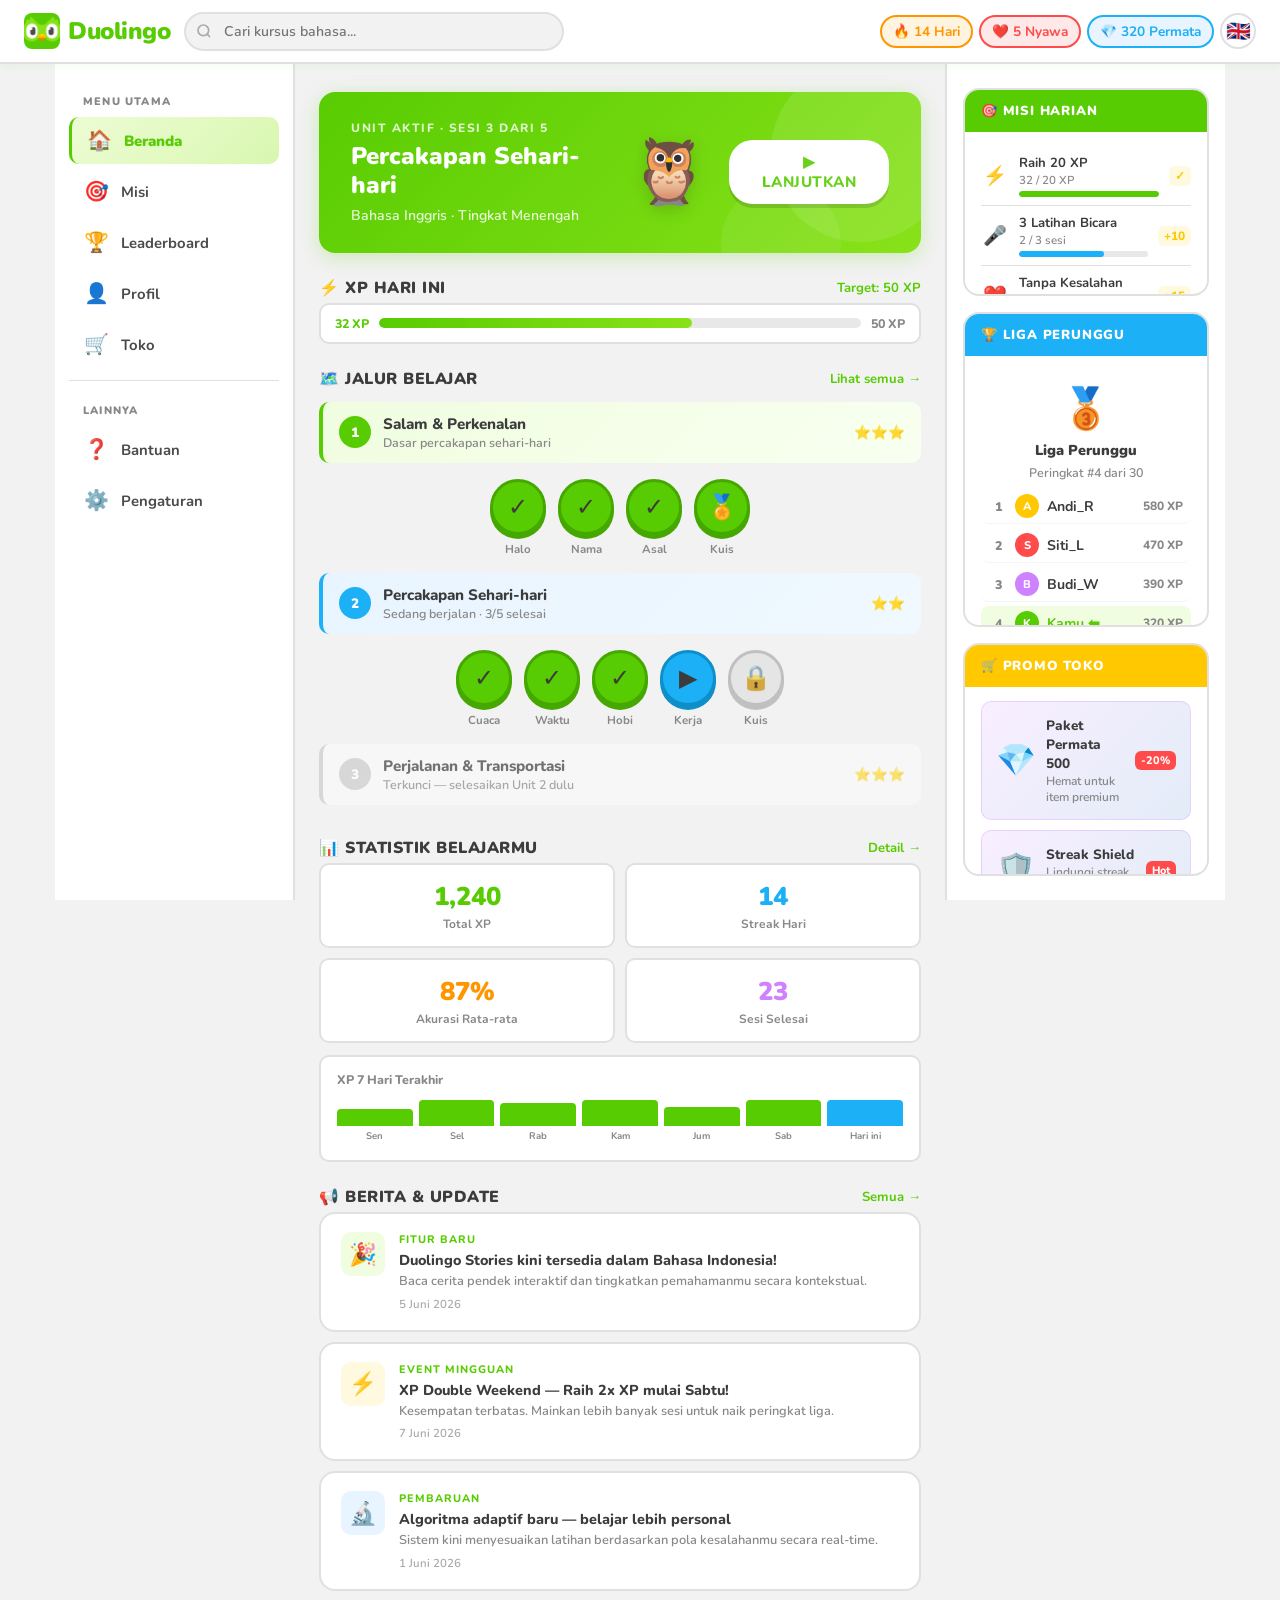
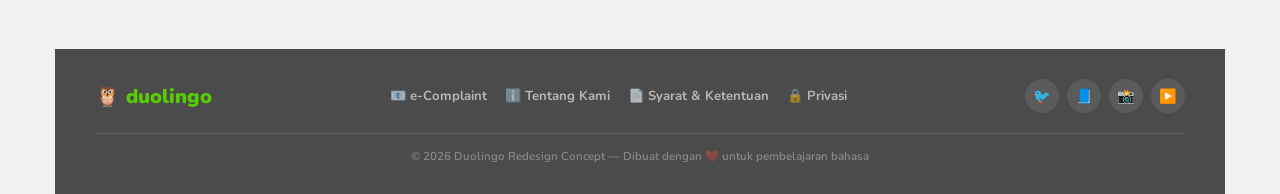
==== commit 8ca6ef79: "repair sidebar" ====
--- a/dashboard.html
+++ b/dashboard.html
@@ -265,14 +265,15 @@
     <div class="nav-label">Menu Utama</div>
     <div class="nav-item active" onclick="setActive(this)"><span class="nav-ico">🏠</span><span>Beranda</span></div>
     <div class="nav-item" onclick="setActive(this)"><span class="nav-ico">🎯</span><span>Misi</span></div>
-    <div class="nav-item" onclick="setActive(this)"><span class="nav-ico">🏆</span><span>Leaderboard</span></div>
+    <a class="nav-item" href="leaderboard.html"><span class="nav-ico">🏆</span><span>Leaderboard</span></a>
     <div class="nav-item" onclick="setActive(this)"><span class="nav-ico">👤</span><span>Profil</span></div>
     <div class="nav-item" onclick="setActive(this)"><span class="nav-ico">🛒</span><span>Toko</span></div>
+    
     <div class="nav-divider"></div>
     <div class="nav-label">Lainnya</div>
+    <div class="nav-item" onclick="setActive(this)"><span class="nav-ico">❓</span><span>Bantuan</span></div>
+    <a class="nav-item" href="setting.html"><span class="nav-ico">⚙️</span><span>Pengaturan</span></a>
     <div class="nav-spacer"></div>
-    <div class="nav-item" onclick="setActive(this)"><span class="nav-ico">❓</span><span>Bantuan</span></div>
-    <div class="nav-item" onclick="setActive(this)"><span class="nav-ico">⚙️</span><span>Pengaturan</span></div>
   </nav>
 
   <!-- MAIN -->
